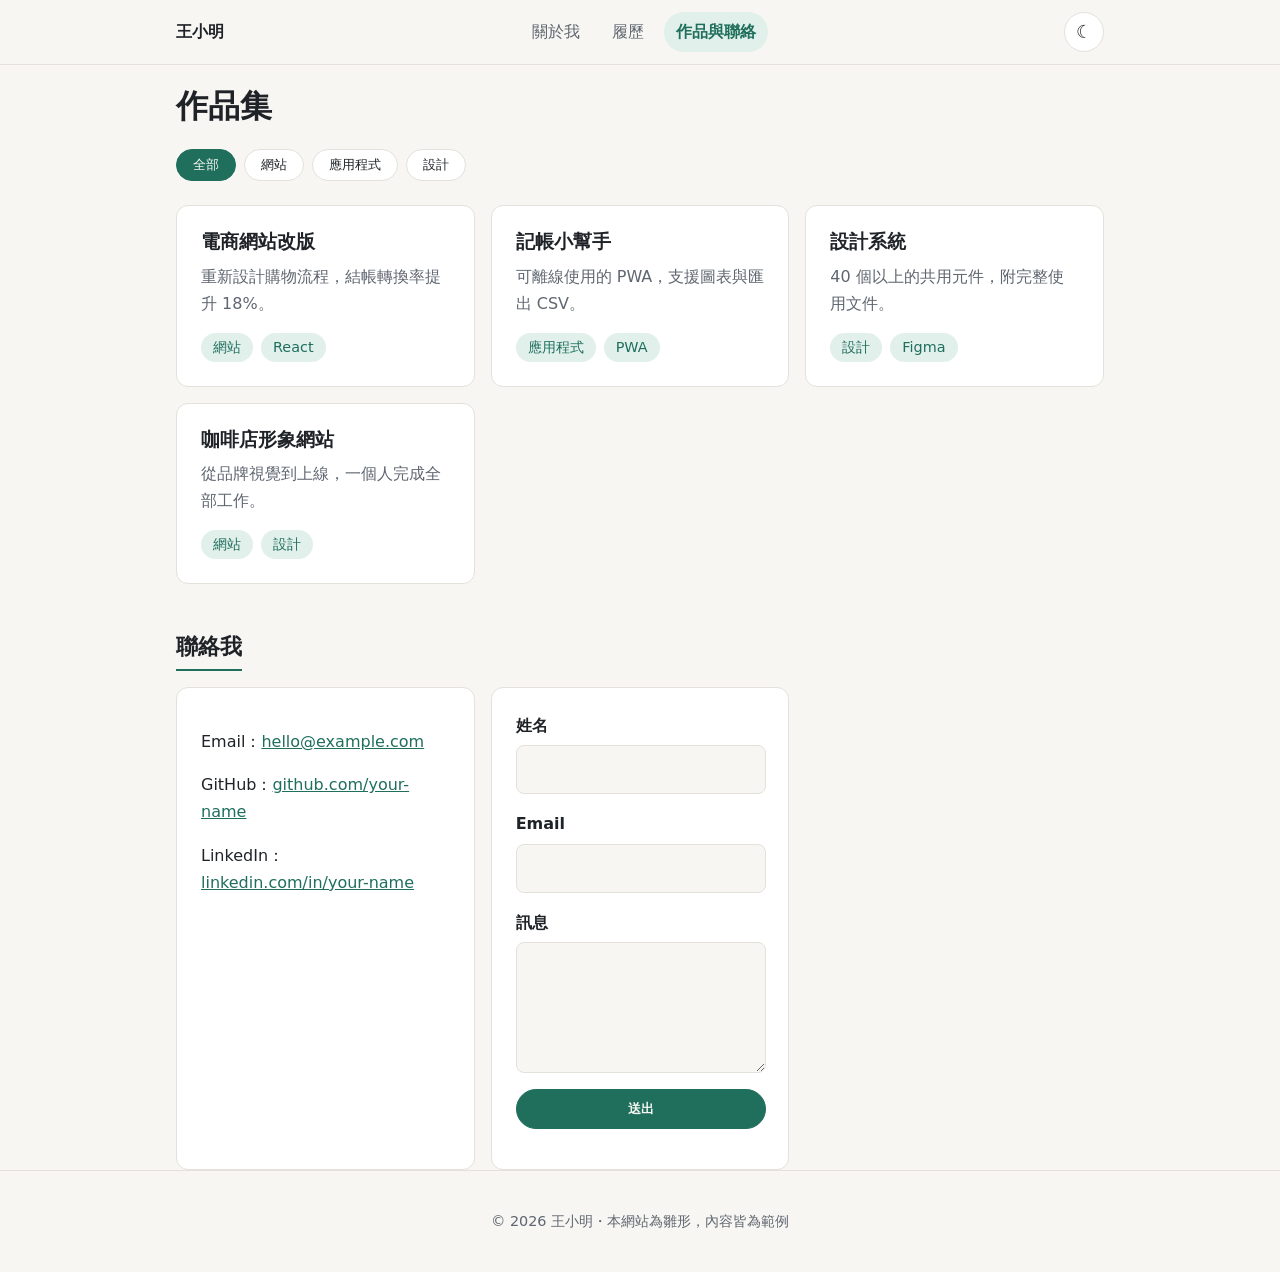
==== projects.html @ f4a2f14e "Add personal resume site prototype Three static pages (about, resume, projects/contact) with shared " ====
<!DOCTYPE html>
<html lang="zh-Hant">
<head>
  <meta charset="UTF-8">
  <meta name="viewport" content="width=device-width, initial-scale=1">
  <title>作品與聯絡｜王小明</title>
  <meta name="description" content="王小明的作品集與聯絡方式">
  <link rel="stylesheet" href="css/style.css">
  <script src="js/main.js" defer></script>
</head>
<body>
  <header class="site-header">
    <nav class="nav container" aria-label="主選單">
      <a class="brand" href="index.html">王小明</a>
      <ul class="nav-links">
        <li><a href="index.html">關於我</a></li>
        <li><a href="resume.html">履歷</a></li>
        <li><a href="projects.html">作品與聯絡</a></li>
      </ul>
      <div class="nav-actions">
        <button class="icon-btn" id="theme-toggle" type="button" aria-label="切換主題">☾</button>
        <button class="icon-btn menu-btn" id="menu-toggle" type="button" aria-label="開啟選單" aria-expanded="false">☰</button>
      </div>
    </nav>
  </header>

  <main class="container">
    <h1>作品集</h1>

    <div class="filters" role="group" aria-label="依類別篩選作品">
      <button class="filter-btn" type="button" data-filter="all" aria-pressed="true">全部</button>
      <button class="filter-btn" type="button" data-filter="web" aria-pressed="false">網站</button>
      <button class="filter-btn" type="button" data-filter="app" aria-pressed="false">應用程式</button>
      <button class="filter-btn" type="button" data-filter="design" aria-pressed="false">設計</button>
    </div>

    <div class="grid">
      <article class="card project" data-tags="web">
        <h3>電商網站改版</h3>
        <p>重新設計購物流程，結帳轉換率提升 18%。</p>
        <ul class="tags"><li>網站</li><li>React</li></ul>
      </article>
      <article class="card project" data-tags="app">
        <h3>記帳小幫手</h3>
        <p>可離線使用的 PWA，支援圖表與匯出 CSV。</p>
        <ul class="tags"><li>應用程式</li><li>PWA</li></ul>
      </article>
      <article class="card project" data-tags="design">
        <h3>設計系統</h3>
        <p>40 個以上的共用元件，附完整使用文件。</p>
        <ul class="tags"><li>設計</li><li>Figma</li></ul>
      </article>
      <article class="card project" data-tags="web design">
        <h3>咖啡店形象網站</h3>
        <p>從品牌視覺到上線，一個人完成全部工作。</p>
        <ul class="tags"><li>網站</li><li>設計</li></ul>
      </article>
    </div>

    <section class="section" id="contact">
      <h2 class="section-title">聯絡我</h2>
      <div class="grid">
        <div class="card">
          <p>Email：<a href="mailto:hello@example.com">hello@example.com</a></p>
          <p>GitHub：<a href="https://github.com/">github.com/your-name</a></p>
          <p>LinkedIn：<a href="https://www.linkedin.com/">linkedin.com/in/your-name</a></p>
        </div>
        <form class="card form" id="contact-form">
          <label>姓名<input name="name" type="text" required autocomplete="name"></label>
          <label>Email<input name="email" type="email" required autocomplete="email"></label>
          <label>訊息<textarea name="message" rows="4" required></textarea></label>
          <button class="btn btn-primary" type="submit">送出</button>
          <p class="form-status" id="form-status" role="status"></p>
        </form>
      </div>
    </section>
  </main>

  <footer class="site-footer">
    <p>© <span id="year"></span> 王小明・本網站為雛形，內容皆為範例</p>
  </footer>
</body>
</html>
---- css/style.css ----
:root {
  --bg: #f7f6f2;
  --surface: #ffffff;
  --text: #1f2328;
  --muted: #5f6670;
  --line: #e3e1da;
  --accent: #1f6f5c;
  --accent-soft: #e2f0eb;
  --radius: 12px;
  --max: 960px;
  font-family: "Noto Sans TC", "Microsoft JhengHei", system-ui, sans-serif;
}

:root[data-theme="dark"] {
  --bg: #15181c;
  --surface: #1d2126;
  --text: #e6e8eb;
  --muted: #9aa3ad;
  --line: #2d333a;
  --accent: #5cc4a6;
  --accent-soft: #1d3a32;
}

* { box-sizing: border-box; }

body {
  margin: 0;
  background: var(--bg);
  color: var(--text);
  line-height: 1.7;
}

a { color: var(--accent); }

.container {
  max-width: var(--max);
  margin: 0 auto;
  padding: 0 16px;
}

/* Header and navigation */
.site-header {
  position: sticky;
  top: 0;
  z-index: 10;
  background: var(--bg);
  border-bottom: 1px solid var(--line);
}

.nav {
  display: flex;
  align-items: center;
  justify-content: space-between;
  height: 64px;
}

.brand {
  font-weight: 700;
  color: var(--text);
  text-decoration: none;
}

.nav-links {
  display: flex;
  gap: 8px;
  list-style: none;
  margin: 0;
  padding: 0;
}

.nav-links a {
  display: block;
  padding: 6px 12px;
  border-radius: 999px;
  color: var(--muted);
  text-decoration: none;
}

.nav-links a:hover { color: var(--text); }

.nav-links a.active {
  background: var(--accent-soft);
  color: var(--accent);
  font-weight: 600;
}

.nav-actions { display: flex; gap: 8px; }

.icon-btn {
  width: 40px;
  height: 40px;
  border: 1px solid var(--line);
  border-radius: 50%;
  background: var(--surface);
  color: var(--text);
  cursor: pointer;
  font-size: 18px;
}

.menu-btn { display: none; }

/* Common blocks */
main { padding: 48px 0 64px; }

h1, h2, h3 { line-height: 1.3; }

.section { margin-top: 48px; }

.section-title {
  font-size: 1.4rem;
  margin: 0 0 16px;
  padding-bottom: 8px;
  border-bottom: 2px solid var(--accent);
  display: inline-block;
}

.card {
  background: var(--surface);
  border: 1px solid var(--line);
  border-radius: var(--radius);
  padding: 24px;
}

.btn {
  display: inline-block;
  padding: 10px 20px;
  border-radius: 999px;
  border: 1px solid var(--accent);
  text-decoration: none;
  font-weight: 600;
}

.btn-primary { background: var(--accent); color: var(--bg); }
.btn-ghost { color: var(--accent); }

.tags {
  display: flex;
  flex-wrap: wrap;
  gap: 8px;
  list-style: none;
  margin: 0;
  padding: 0;
}

.tags li {
  padding: 2px 12px;
  border-radius: 999px;
  background: var(--accent-soft);
  color: var(--accent);
  font-size: 0.9rem;
}

/* Home */
.hero {
  display: grid;
  grid-template-columns: 160px 1fr;
  gap: 32px;
  align-items: center;
}

.avatar {
  width: 160px;
  height: 160px;
  border-radius: 50%;
  background: var(--accent);
  color: var(--bg);
  display: grid;
  place-items: center;
  font-size: 3.5rem;
  font-weight: 700;
}

.hero h1 { margin: 0; font-size: 2.2rem; }
.hero .role { margin: 4px 0 16px; color: var(--muted); font-size: 1.1rem; }
.hero .actions { display: flex; flex-wrap: wrap; gap: 12px; margin-top: 20px; }

.stats {
  display: grid;
  grid-template-columns: repeat(3, 1fr);
  gap: 16px;
}

.stat strong { display: block; font-size: 1.8rem; color: var(--accent); }
.stat span { color: var(--muted); }

/* Resume timeline */
.timeline {
  list-style: none;
  margin: 0;
  padding: 0;
  border-left: 2px solid var(--line);
}

.timeline li {
  position: relative;
  padding: 0 0 28px 24px;
}

.timeline li::before {
  content: "";
  position: absolute;
  left: -7px;
  top: 8px;
  width: 12px;
  height: 12px;
  border-radius: 50%;
  background: var(--accent);
}

.timeline h3 { margin: 0; font-size: 1.1rem; }
.timeline .meta { color: var(--muted); font-size: 0.9rem; }
.timeline ul { margin: 8px 0 0; padding-left: 20px; }

.skill { margin-bottom: 14px; }
.skill-head { display: flex; justify-content: space-between; font-size: 0.95rem; }

.bar {
  height: 8px;
  border-radius: 999px;
  background: var(--line);
  overflow: hidden;
}

.bar span {
  display: block;
  height: 100%;
  width: 0;
  background: var(--accent);
  transition: width 0.8s ease;
}

/* Projects */
.filters { display: flex; flex-wrap: wrap; gap: 8px; margin-bottom: 24px; }

.filter-btn {
  padding: 6px 16px;
  border: 1px solid var(--line);
  border-radius: 999px;
  background: var(--surface);
  color: var(--text);
  cursor: pointer;
}

.filter-btn[aria-pressed="true"] {
  background: var(--accent);
  border-color: var(--accent);
  color: var(--bg);
}

.grid {
  display: grid;
  grid-template-columns: repeat(auto-fill, minmax(260px, 1fr));
  gap: 16px;
}

.project h3 { margin: 0 0 8px; }
.project p { color: var(--muted); margin: 0 0 16px; }
.project[hidden] { display: none; }

.form { display: grid; gap: 16px; }
.form label { display: grid; gap: 6px; font-weight: 600; }

.form input,
.form textarea {
  font: inherit;
  padding: 10px 12px;
  border: 1px solid var(--line);
  border-radius: 8px;
  background: var(--bg);
  color: var(--text);
}

.form-status { margin: 0; color: var(--accent); font-weight: 600; }

.site-footer {
  border-top: 1px solid var(--line);
  padding: 24px 0;
  color: var(--muted);
  font-size: 0.9rem;
  text-align: center;
}

/* Phone layout */
@media (max-width: 640px) {
  .menu-btn { display: inline-block; }

  .nav-links {
    display: none;
    position: absolute;
    top: 64px;
    left: 0;
    right: 0;
    flex-direction: column;
    padding: 8px 16px 16px;
    background: var(--bg);
    border-bottom: 1px solid var(--line);
  }

  .nav-links.open { display: flex; }

  .hero { grid-template-columns: 1fr; text-align: center; }
  .avatar { margin: 0 auto; }
  .hero .actions { justify-content: center; }
  .stats { grid-template-columns: 1fr; }
}

@media print {
  .site-header, .site-footer, .nav-actions { display: none; }
  body { background: #fff; }
}
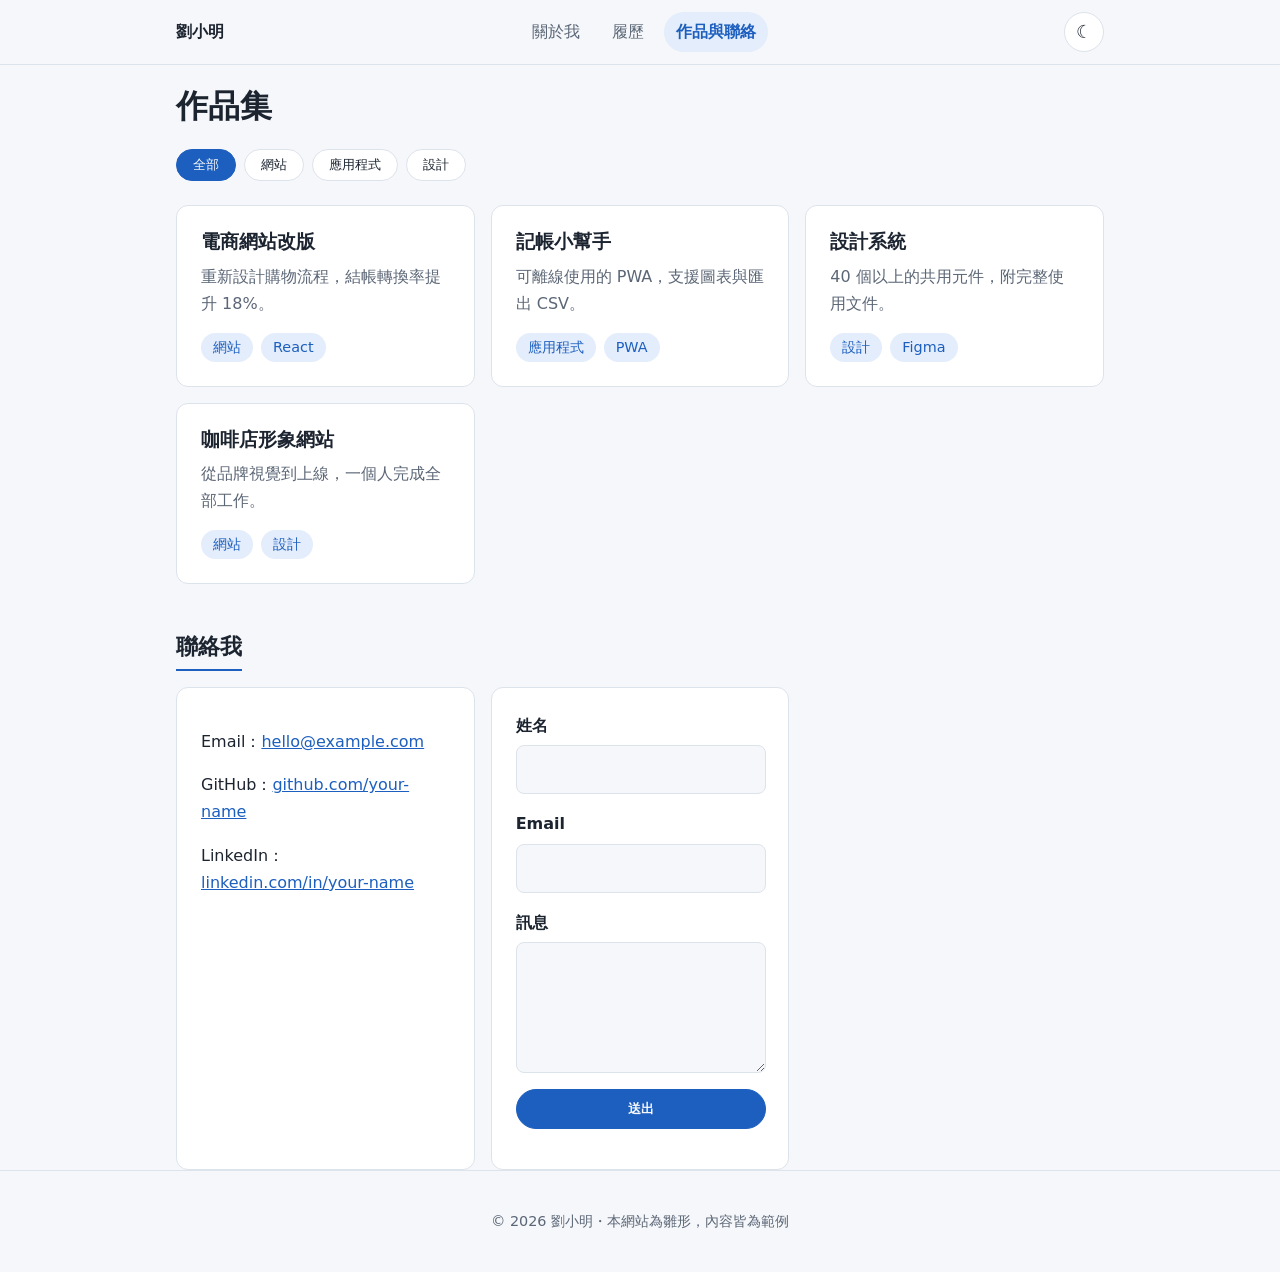
==== commit 7f54eba9: "將姓名由王小明改為劉小明 Claude-Session: https://claude.ai/code/session_0192jAmvPtU7EpTdSmWA6Q2u" ====
--- a/projects.html
+++ b/projects.html
@@ -3,15 +3,15 @@
 <head>
   <meta charset="UTF-8">
   <meta name="viewport" content="width=device-width, initial-scale=1">
-  <title>作品與聯絡｜王小明</title>
-  <meta name="description" content="王小明的作品集與聯絡方式">
+  <title>作品與聯絡｜劉小明</title>
+  <meta name="description" content="劉小明的作品集與聯絡方式">
   <link rel="stylesheet" href="css/style.css">
   <script src="js/main.js" defer></script>
 </head>
 <body>
   <header class="site-header">
     <nav class="nav container" aria-label="主選單">
-      <a class="brand" href="index.html">王小明</a>
+      <a class="brand" href="index.html">劉小明</a>
       <ul class="nav-links">
         <li><a href="index.html">關於我</a></li>
         <li><a href="resume.html">履歷</a></li>
@@ -77,7 +77,7 @@
   </main>
 
   <footer class="site-footer">
-    <p>© <span id="year"></span> 王小明・本網站為雛形，內容皆為範例</p>
+    <p>© <span id="year"></span> 劉小明・本網站為雛形，內容皆為範例</p>
   </footer>
 </body>
 </html>
--- a/css/style.css
+++ b/css/style.css
@@ -1,24 +1,24 @@
 :root {
-  --bg: #f7f6f2;
+  --bg: #f5f7fa;
   --surface: #ffffff;
-  --text: #1f2328;
-  --muted: #5f6670;
-  --line: #e3e1da;
-  --accent: #1f6f5c;
-  --accent-soft: #e2f0eb;
+  --text: #1c2430;
+  --muted: #5b6676;
+  --line: #dde3eb;
+  --accent: #1d5fbf;
+  --accent-soft: #e3edfb;
   --radius: 12px;
   --max: 960px;
   font-family: "Noto Sans TC", "Microsoft JhengHei", system-ui, sans-serif;
 }
 
 :root[data-theme="dark"] {
-  --bg: #15181c;
-  --surface: #1d2126;
-  --text: #e6e8eb;
-  --muted: #9aa3ad;
-  --line: #2d333a;
-  --accent: #5cc4a6;
-  --accent-soft: #1d3a32;
+  --bg: #121722;
+  --surface: #1a212d;
+  --text: #e5e9f0;
+  --muted: #98a3b3;
+  --line: #2a3342;
+  --accent: #6ea8fe;
+  --accent-soft: #1b2d4a;
 }
 
 * { box-sizing: border-box; }
